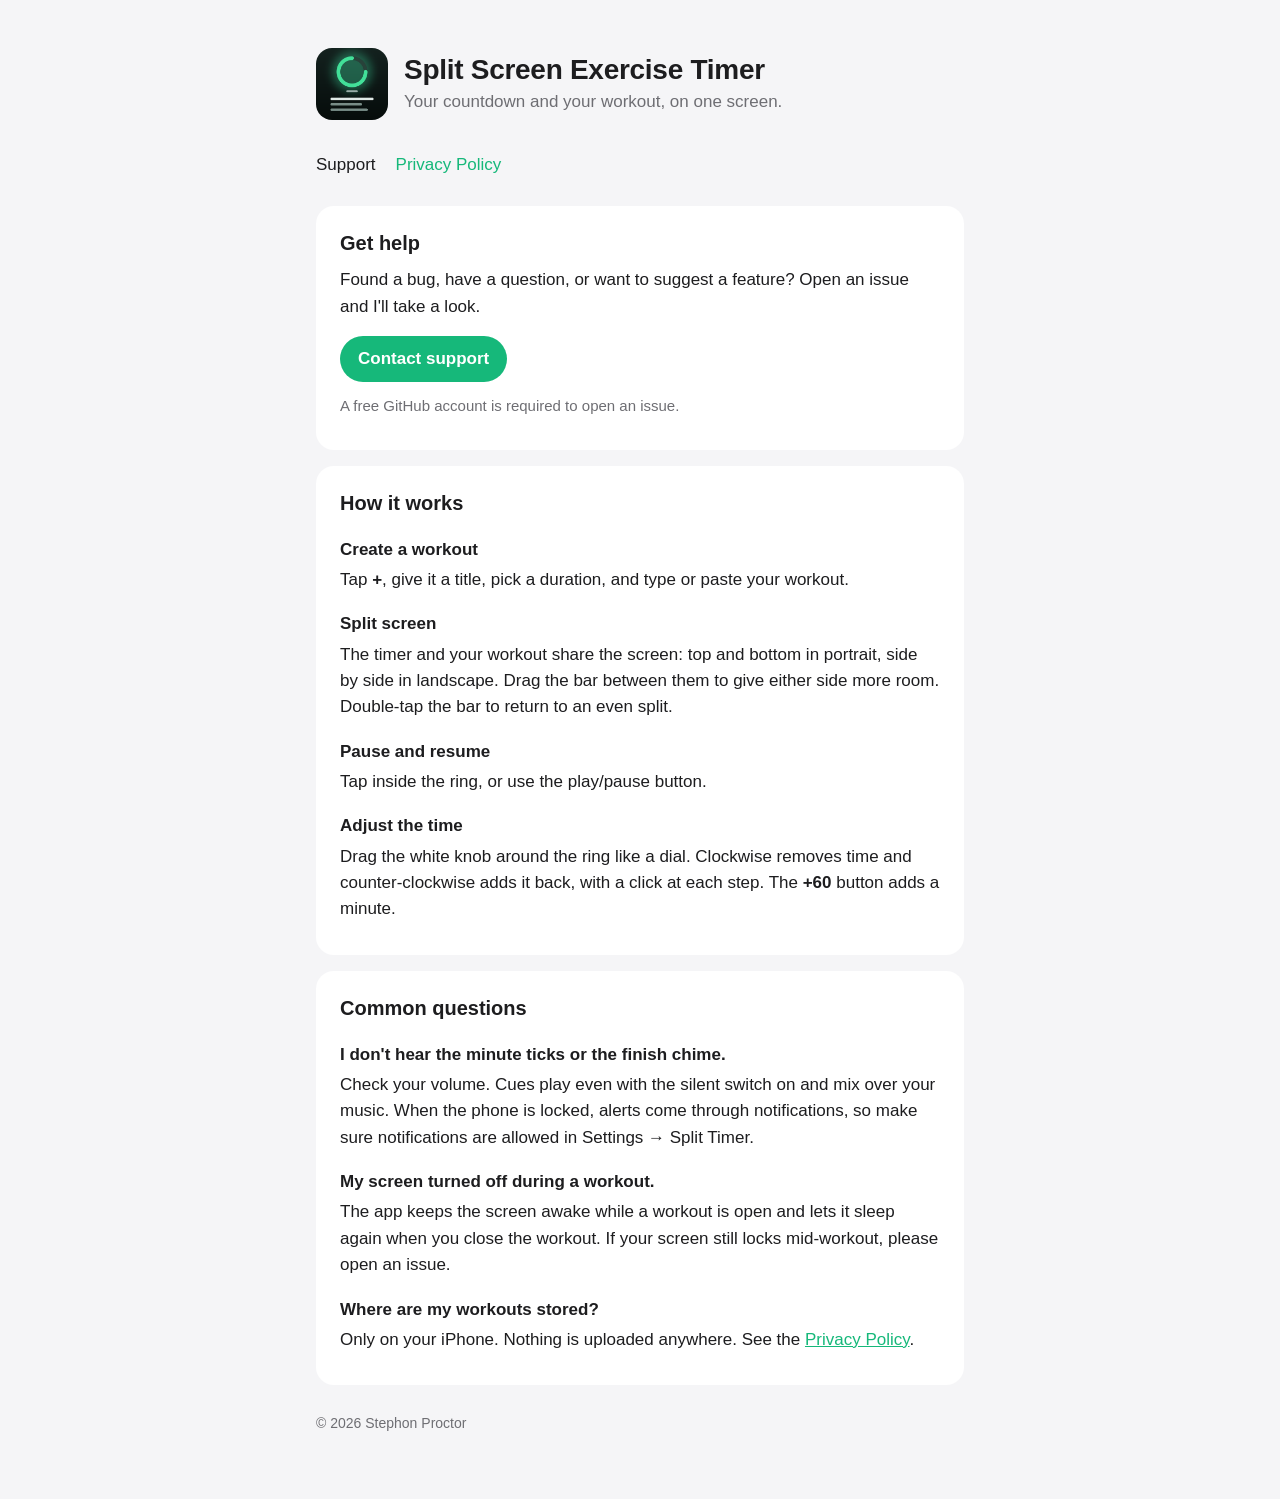
==== index.html @ aec1d733 "Support and privacy pages Co-Authored-By: Claude Opus 5.5 <noreply@anthropic.com>" ====
<!doctype html>
<html lang="en">
<head>
  <meta charset="utf-8">
  <meta name="viewport" content="width=device-width, initial-scale=1">
  <title>Split Screen Exercise Timer — Support</title>
  <meta name="description" content="Support for Split Screen Exercise Timer, an iPhone workout timer that shows your countdown and your workout side by side.">
  <link rel="icon" href="icon.png">
  <link rel="stylesheet" href="style.css">
</head>
<body>
<main>
  <header>
    <img src="icon.png" alt="">
    <div>
      <h1>Split Screen Exercise Timer</h1>
      <p>Your countdown and your workout, on one screen.</p>
    </div>
  </header>
  <nav>
    <a href="./" aria-current="page">Support</a>
    <a href="privacy.html">Privacy Policy</a>
  </nav>

  <section>
    <h2>Get help</h2>
    <p>Found a bug, have a question, or want to suggest a feature? Open an issue and I'll take a look.</p>
    <a class="button" href="https://github.com/Stephonomon/split-timer-site/issues/new">Contact support</a>
    <p style="margin-top:12px;color:var(--muted);font-size:15px">A free GitHub account is required to open an issue.</p>
  </section>

  <section>
    <h2>How it works</h2>
    <h3>Create a workout</h3>
    <p>Tap <strong>+</strong>, give it a title, pick a duration, and type or paste your workout.</p>
    <h3>Split screen</h3>
    <p>The timer and your workout share the screen: top and bottom in portrait, side by side in landscape. Drag the bar between them to give either side more room. Double-tap the bar to return to an even split.</p>
    <h3>Pause and resume</h3>
    <p>Tap inside the ring, or use the play/pause button.</p>
    <h3>Adjust the time</h3>
    <p>Drag the white knob around the ring like a dial. Clockwise removes time and counter-clockwise adds it back, with a click at each step. The <strong>+60</strong> button adds a minute.</p>
  </section>

  <section>
    <h2>Common questions</h2>
    <h3>I don't hear the minute ticks or the finish chime.</h3>
    <p>Check your volume. Cues play even with the silent switch on and mix over your music. When the phone is locked, alerts come through notifications, so make sure notifications are allowed in Settings → Split Timer.</p>
    <h3>My screen turned off during a workout.</h3>
    <p>The app keeps the screen awake while a workout is open and lets it sleep again when you close the workout. If your screen still locks mid-workout, please open an issue.</p>
    <h3>Where are my workouts stored?</h3>
    <p>Only on your iPhone. Nothing is uploaded anywhere. See the <a href="privacy.html">Privacy Policy</a>.</p>
  </section>

  <footer>© 2026 Stephon Proctor</footer>
</main>
</body>
</html>
---- style.css ----
:root {
  --bg: #f5f5f7;
  --card: #ffffff;
  --text: #1d1d1f;
  --muted: #6e6e73;
  --accent: #16b87a;
  --rule: rgba(0, 0, 0, 0.08);
  color-scheme: light dark;
}
@media (prefers-color-scheme: dark) {
  :root {
    --bg: #000000;
    --card: #1c1c1e;
    --text: #f5f5f7;
    --muted: #a1a1a6;
    --accent: #42e099;
    --rule: rgba(255, 255, 255, 0.12);
  }
}
* { box-sizing: border-box; }
body {
  margin: 0;
  background: var(--bg);
  color: var(--text);
  font: 17px/1.55 -apple-system, BlinkMacSystemFont, "SF Pro Text", "Helvetica Neue", Arial, sans-serif;
  -webkit-font-smoothing: antialiased;
}
main { max-width: 680px; margin: 0 auto; padding: 48px 16px 64px; }
header { display: flex; align-items: center; gap: 16px; margin-bottom: 32px; }
header img { width: 72px; height: 72px; border-radius: 16px; }
header h1 { font-size: 28px; line-height: 1.2; margin: 0; letter-spacing: -0.01em; }
header p { margin: 2px 0 0; color: var(--muted); }
nav { display: flex; gap: 20px; margin-bottom: 28px; }
nav a { color: var(--accent); text-decoration: none; font-weight: 500; }
nav a[aria-current="page"] { color: var(--text); }
section { background: var(--card); border-radius: 18px; padding: 22px 24px; margin-bottom: 16px; }
h2 { font-size: 20px; margin: 0 0 8px; }
h3 { font-size: 17px; margin: 18px 0 4px; }
p, li { margin: 0 0 10px; }
ul { padding-left: 20px; margin: 0; }
a { color: var(--accent); }
.button {
  display: inline-block; margin-top: 6px; padding: 10px 18px; border-radius: 999px;
  background: var(--accent); color: #fff; text-decoration: none; font-weight: 600;
}
footer { color: var(--muted); font-size: 14px; margin-top: 28px; }
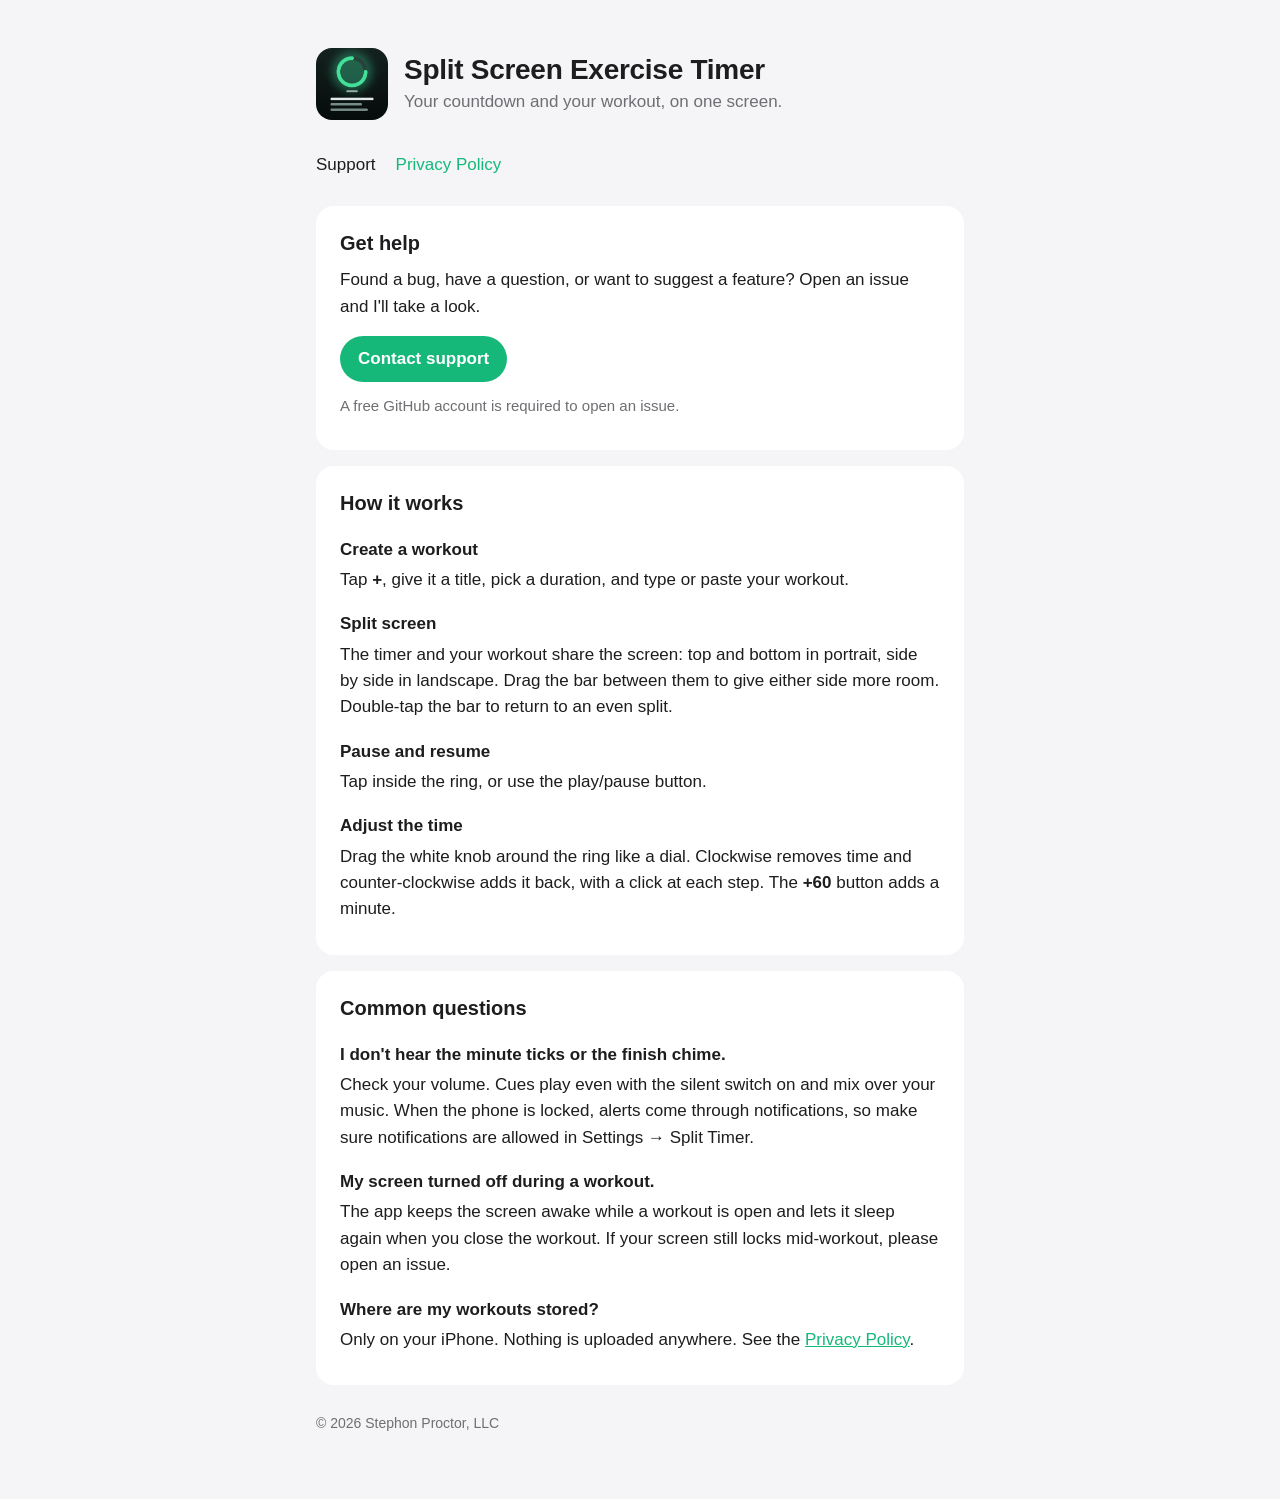
==== commit 3d484ba8: "Footer: Stephon Proctor, LLC Co-Authored-By: Claude Opus 5.5 <noreply@anthropic.com>" ====
--- a/index.html
+++ b/index.html
@@ -51,7 +51,7 @@
     <p>Only on your iPhone. Nothing is uploaded anywhere. See the <a href="privacy.html">Privacy Policy</a>.</p>
   </section>
 
-  <footer>© 2026 Stephon Proctor</footer>
+  <footer>© 2026 Stephon Proctor, LLC</footer>
 </main>
 </body>
 </html>
